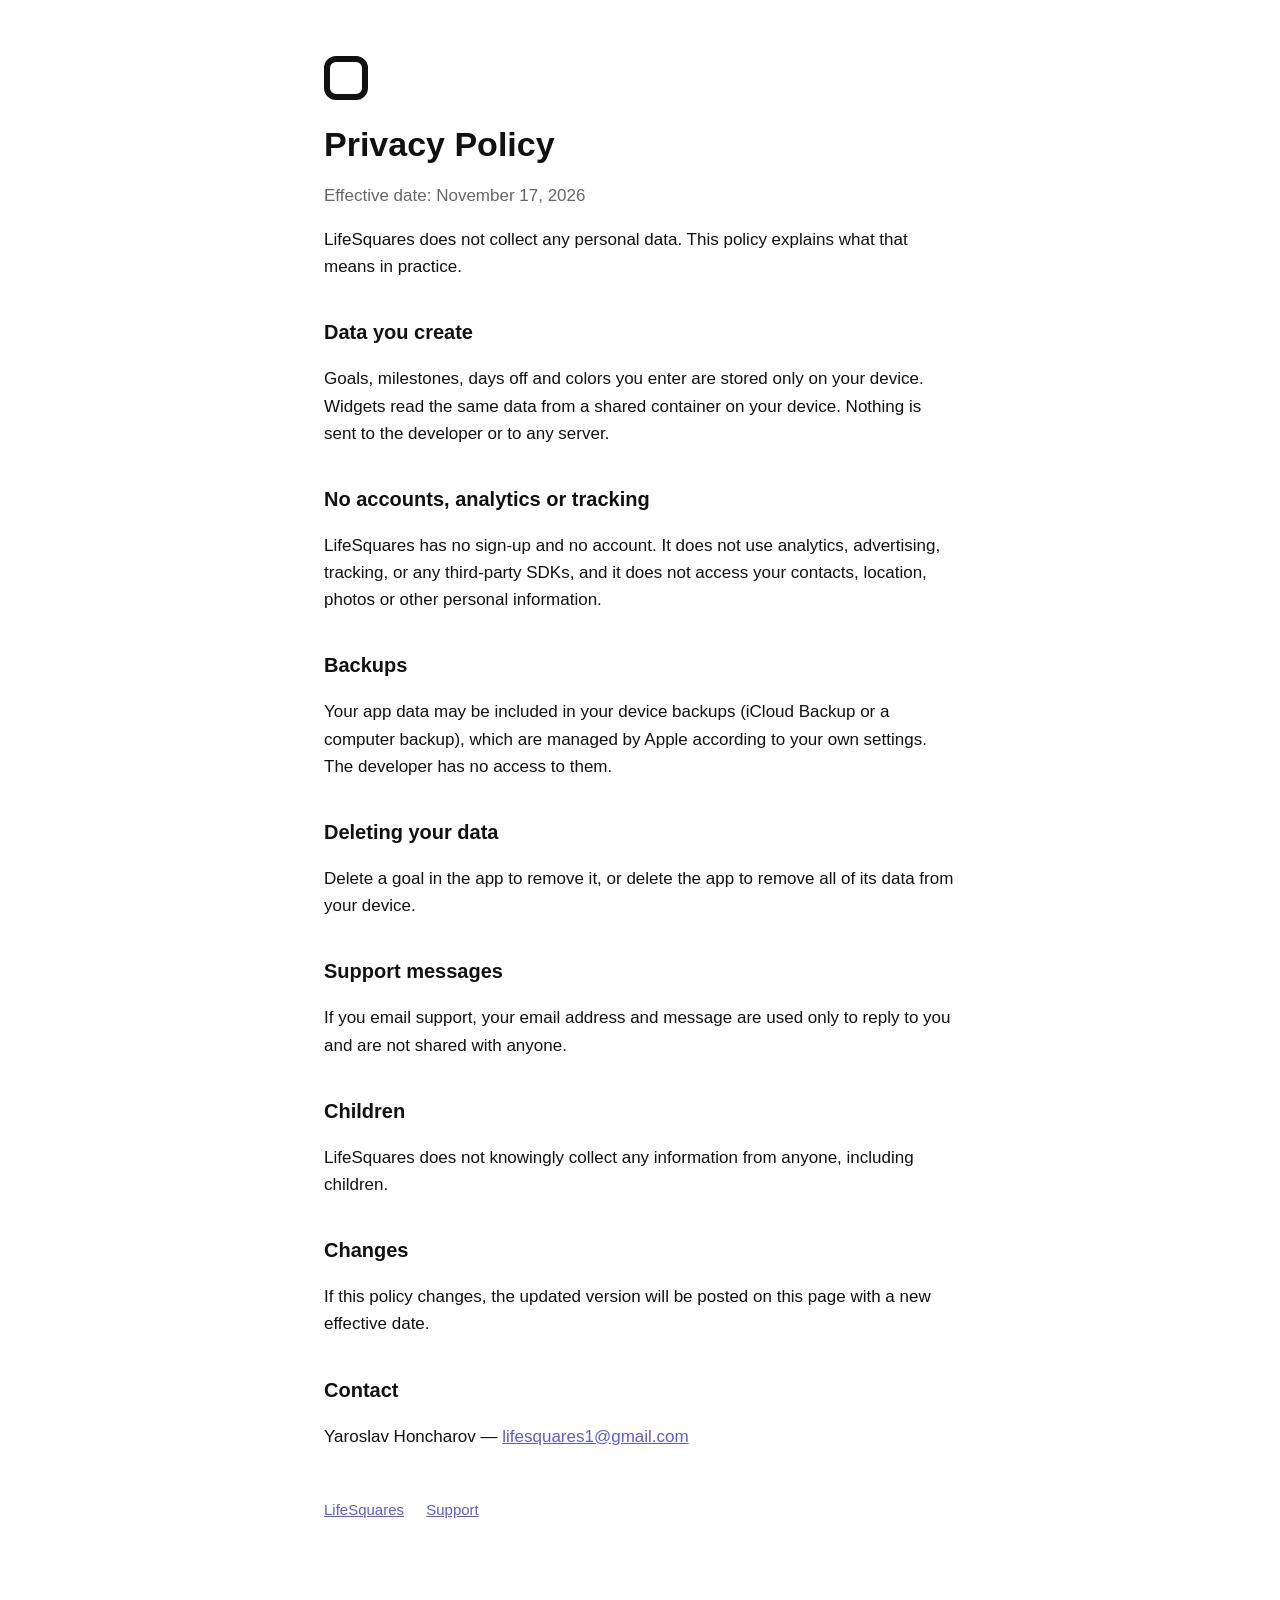
==== privacy.html @ 539a4be6 "add lifesquares necessary information" ====
<!DOCTYPE html>
<html lang="en">
<head>
<meta charset="utf-8">
<meta name="viewport" content="width=device-width, initial-scale=1">
<title>LifeSquares — Privacy Policy</title>
<link rel="stylesheet" href="style.css">
</head>
<body>
<main>
  <div class="logo" aria-hidden="true"></div>
  <h1>Privacy Policy</h1>
  <p class="muted">Effective date: November 17, 2026</p>

  <p>LifeSquares does not collect any personal data. This policy explains what that means in practice.</p>

  <h2>Data you create</h2>
  <p>Goals, milestones, days off and colors you enter are stored only on your device. Widgets read the same data from a shared container on your device. Nothing is sent to the developer or to any server.</p>

  <h2>No accounts, analytics or tracking</h2>
  <p>LifeSquares has no sign-up and no account. It does not use analytics, advertising, tracking, or any third-party SDKs, and it does not access your contacts, location, photos or other personal information.</p>

  <h2>Backups</h2>
  <p>Your app data may be included in your device backups (iCloud Backup or a computer backup), which are managed by Apple according to your own settings. The developer has no access to them.</p>

  <h2>Deleting your data</h2>
  <p>Delete a goal in the app to remove it, or delete the app to remove all of its data from your device.</p>

  <h2>Support messages</h2>
  <p>If you email support, your email address and message are used only to reply to you and are not shared with anyone.</p>

  <h2>Children</h2>
  <p>LifeSquares does not knowingly collect any information from anyone, including children.</p>

  <h2>Changes</h2>
  <p>If this policy changes, the updated version will be posted on this page with a new effective date.</p>

  <h2>Contact</h2>
  <p>Yaroslav Honcharov — <a href="mailto:lifesquares1@gmail.com">lifesquares1@gmail.com</a></p>

  <nav>
    <a href="index.html">LifeSquares</a>
    <a href="support.html">Support</a>
  </nav>
</main>
</body>
</html>
---- style.css ----
:root { color-scheme: light dark; --fg:#111; --muted:#666; --bg:#fff; --accent:#5b5bd6; }
@media (prefers-color-scheme: dark) { :root { --fg:#f2f2f2; --muted:#9a9a9a; --bg:#000; --accent:#8b8bf0; } }
* { box-sizing: border-box; }
body { margin:0; background:var(--bg); color:var(--fg);
  font: 17px/1.6 -apple-system, BlinkMacSystemFont, "SF Pro Text", "Segoe UI", sans-serif; }
main { max-width: 680px; margin: 0 auto; padding: 56px 24px 80px; }
.logo { width:44px; height:44px; border:6px solid var(--fg); border-radius:12px; margin-bottom:24px; }
h1 { font-size: 34px; line-height:1.2; margin: 0 0 8px; }
h2 { font-size: 20px; margin: 36px 0 8px; }
p, li { color: var(--fg); }
.muted { color: var(--muted); }
a { color: var(--accent); }
nav { margin-top: 48px; font-size: 15px; }
nav a { margin-right: 18px; }
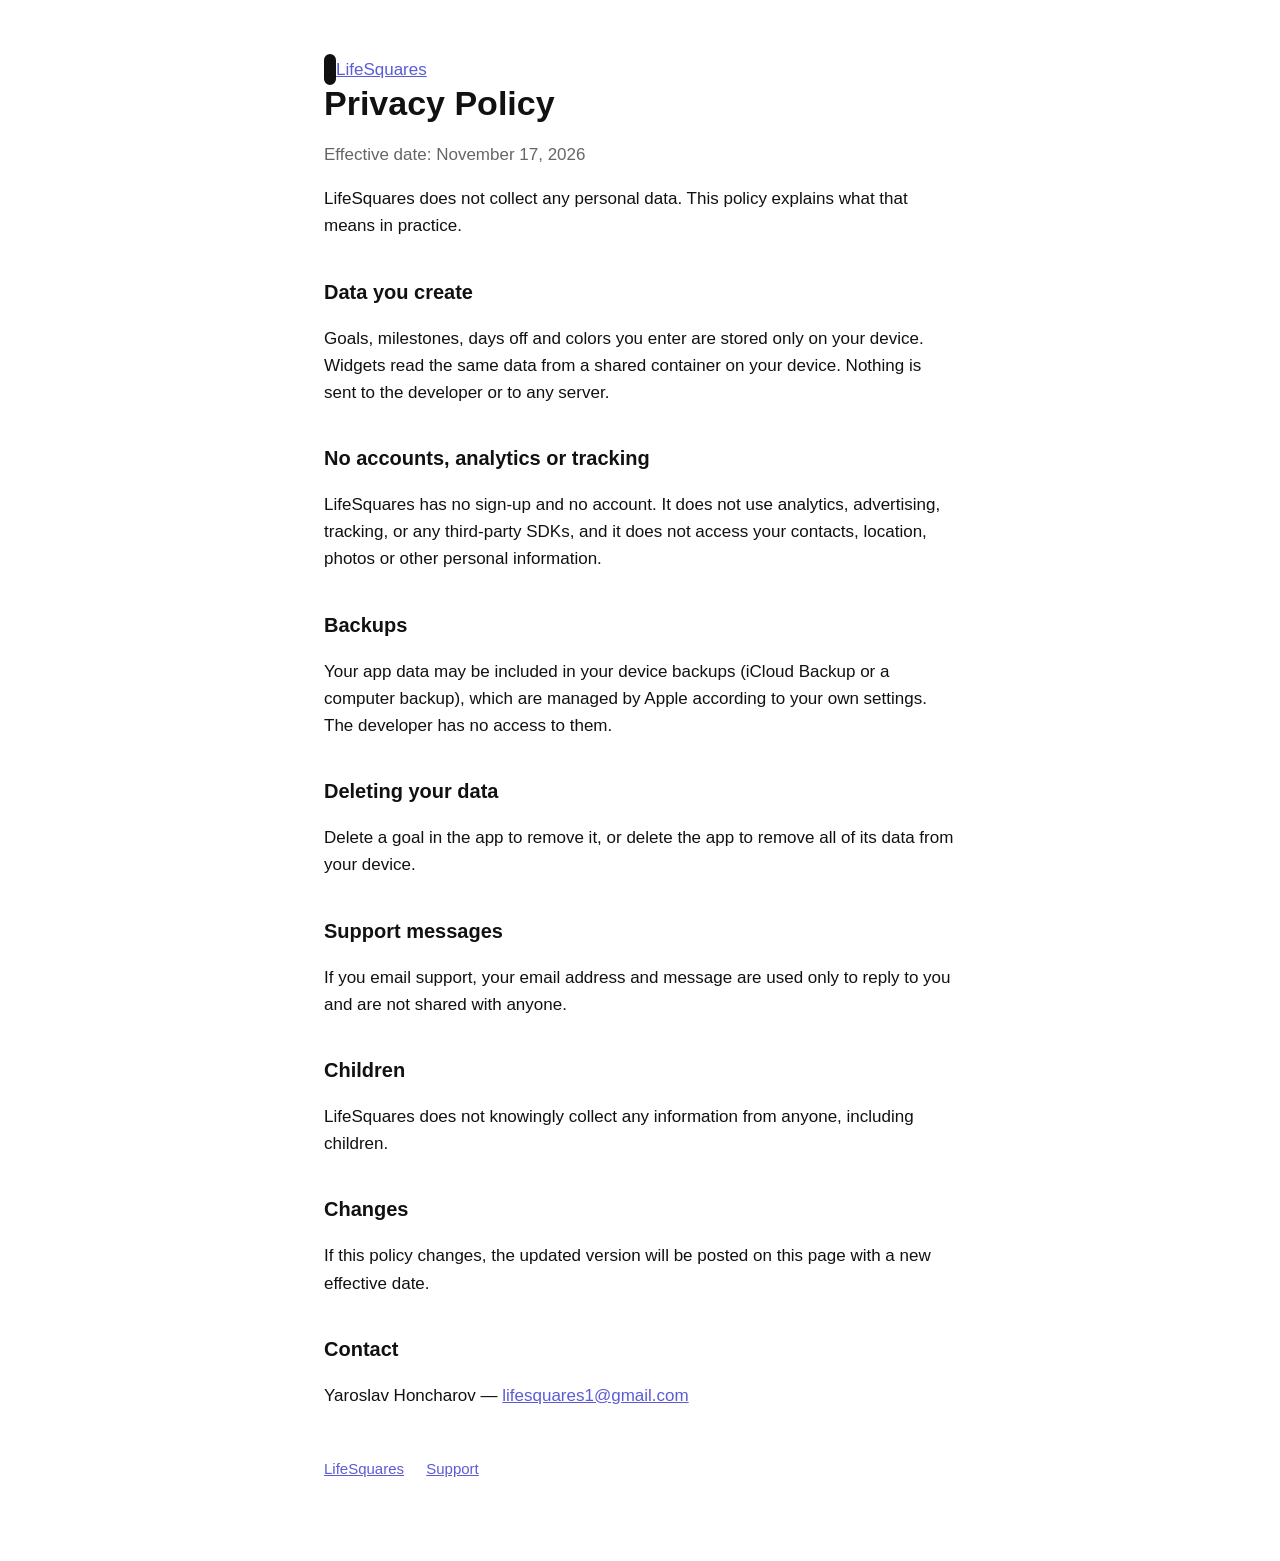
==== commit 235c6a7f: "update header for logo Replaced logo div with a branded link and fixed HTML closing tag." ====
--- a/privacy.html
+++ b/privacy.html
@@ -8,7 +8,7 @@
 </head>
 <body>
 <main>
-  <div class="logo" aria-hidden="true"></div>
+  <a class="brand" href="index.html"><span class="logo" aria-hidden="true"></span><span class="wordmark">LifeSquares</span></a>
   <h1>Privacy Policy</h1>
   <p class="muted">Effective date: November 17, 2026</p>
 
@@ -44,4 +44,4 @@
   </nav>
 </main>
 </body>
-</html>
+</html
